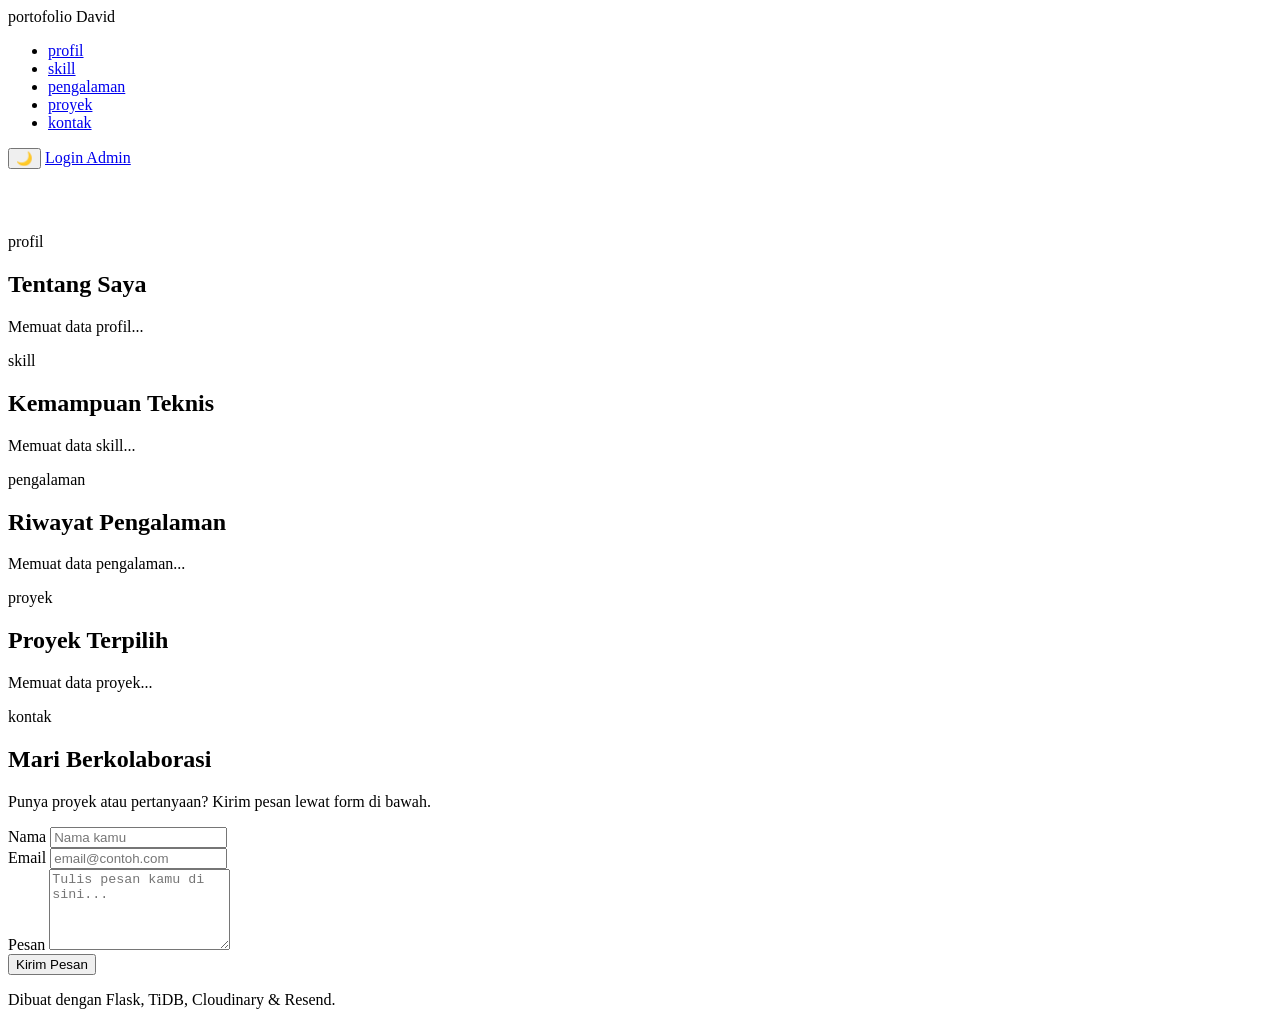
==== index.html @ 872e120f "Initial commit" ====
<!DOCTYPE html>
<html lang="id">
<head>
  <meta charset="UTF-8" />
  <meta name="viewport" content="width=device-width, initial-scale=1.0" />
  <title>Portofolio</title>
  <link rel="preconnect" href="https://fonts.googleapis.com" />
  <link href="https://fonts.googleapis.com/css2?family=Space+Grotesk:wght@500;600;700&family=Inter:wght@400;500;600&family=JetBrains+Mono:wght@400;500&display=swap" rel="stylesheet" />
  <link rel="stylesheet" href="Frontend/profil/css/style.css" />
</head>
<body>

  <!-- ================= NAVBAR ================= -->
  <nav class="navbar">
    <div class="navbar__inner">
      <span class="navbar__logo">portofolio David</span>
      <div class="navbar__right">
        <ul class="navbar__links">
          <li><a href="#about">profil</a></li>
          <li><a href="#skills">skill</a></li>
          <li><a href="#experience">pengalaman</a></li>
          <li><a href="#projects">proyek</a></li>
          <li><a href="#contact">kontak</a></li>
        </ul>
        <button class="theme-toggle" id="theme-toggle" aria-label="Ganti tema terang/gelap">🌙</button>
        <a href="Frontend/admin/login.html" class="btn-admin-login">Login Admin</a>
      </div>
    </div>
  </nav>

  <!-- ================= ABOUT / PROFIL ================= -->
  <section id="about" class="section reveal" style="padding-top: 48px;">
    <p class="section__eyebrow">profil</p>
    <h2 class="section__title">Tentang Saya</h2>
    <div class="about__grid" id="about-content">
      <!-- diisi otomatis lewat JavaScript -->
      <p class="loading-text">Memuat data profil...</p>
    </div>
  </section>

  <!-- ================= SKILLS ================= -->
  <section id="skills" class="section section--muted reveal">
    <p class="section__eyebrow">skill</p>
    <h2 class="section__title">Kemampuan Teknis</h2>
    <div class="skills-content" id="skills-content">
      <p class="loading-text">Memuat data skill...</p>
    </div>
  </section>

  <!-- ================= EXPERIENCE ================= -->
  <section id="experience" class="section reveal">
    <p class="section__eyebrow">pengalaman</p>
    <h2 class="section__title">Riwayat Pengalaman</h2>
    <div class="timeline" id="experience-content">
      <p class="loading-text">Memuat data pengalaman...</p>
    </div>
  </section>

  <!-- ================= PROJECTS ================= -->
  <section id="projects" class="section section--muted reveal">
    <p class="section__eyebrow">proyek</p>
    <h2 class="section__title">Proyek Terpilih</h2>
    <div class="projects__grid" id="projects-content">
      <p class="loading-text">Memuat data proyek...</p>
    </div>
  </section>

  <!-- ================= CONTACT ================= -->
  <section id="contact" class="section section--contact reveal">
    <p class="section__eyebrow">kontak</p>
    <h2 class="section__title">Mari Berkolaborasi</h2>
    <p class="section__subtitle">Punya proyek atau pertanyaan? Kirim pesan lewat form di bawah.</p>

    <form class="contact-form" id="contact-form">
      <div class="form-group">
        <label for="nama">Nama</label>
        <input type="text" id="nama" name="nama" placeholder="Nama kamu" required />
      </div>
      <div class="form-group">
        <label for="email">Email</label>
        <input type="email" id="email" name="email" placeholder="email@contoh.com" required />
      </div>
      <div class="form-group">
        <label for="pesan">Pesan</label>
        <textarea id="pesan" name="pesan" rows="5" placeholder="Tulis pesan kamu di sini..." required></textarea>
      </div>
      <button type="submit" class="btn btn--primary" id="contact-submit">Kirim Pesan</button>
      <p class="form-status" id="form-status"></p>
    </form>
  </section>

  <footer class="footer">
    <p>Dibuat dengan Flask, TiDB, Cloudinary &amp; Resend.</p>
  </footer>

  <script src="Frontend/profil/js/script.js"></script>
</body>
</html>
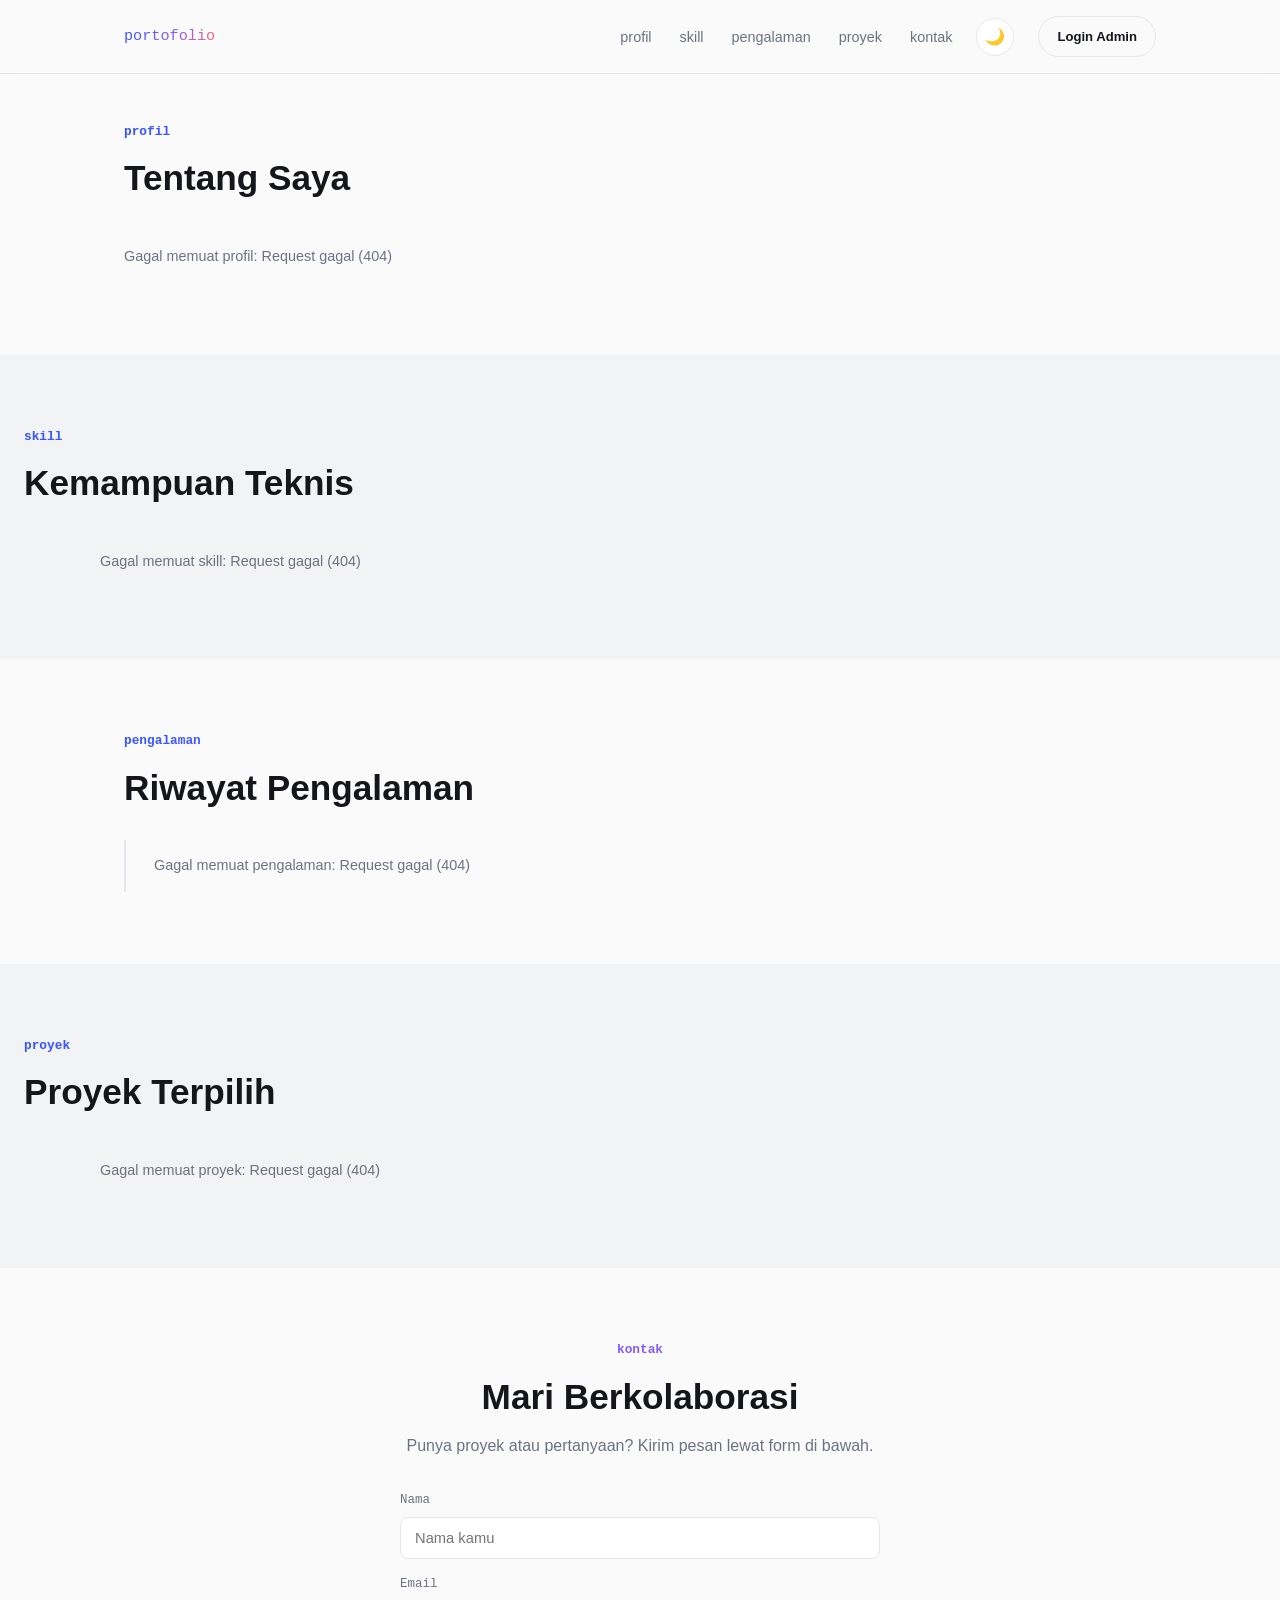
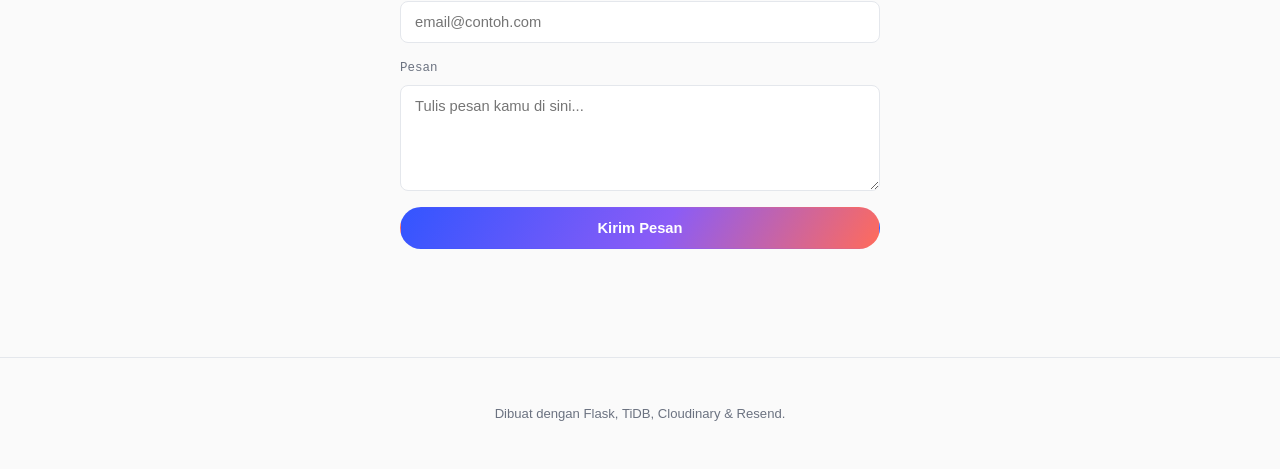
==== commit e2d9f91f: "update" ====
--- a/index.html
+++ b/index.html
@@ -6,14 +6,14 @@
   <title>Portofolio</title>
   <link rel="preconnect" href="https://fonts.googleapis.com" />
   <link href="https://fonts.googleapis.com/css2?family=Space+Grotesk:wght@500;600;700&family=Inter:wght@400;500;600&family=JetBrains+Mono:wght@400;500&display=swap" rel="stylesheet" />
-  <link rel="stylesheet" href="Frontend/profil/css/style.css" />
+  <link rel="stylesheet" href="frontend/profil/css/style.css" />
 </head>
 <body>
 
   <!-- ================= NAVBAR ================= -->
   <nav class="navbar">
     <div class="navbar__inner">
-      <span class="navbar__logo">portofolio David</span>
+      <span class="navbar__logo">portofolio</span>
       <div class="navbar__right">
         <ul class="navbar__links">
           <li><a href="#about">profil</a></li>
@@ -23,7 +23,7 @@
           <li><a href="#contact">kontak</a></li>
         </ul>
         <button class="theme-toggle" id="theme-toggle" aria-label="Ganti tema terang/gelap">🌙</button>
-        <a href="Frontend/admin/login.html" class="btn-admin-login">Login Admin</a>
+        <a href="frontend/admin/login.html" class="btn-admin-login">Login Admin</a>
       </div>
     </div>
   </nav>
@@ -93,6 +93,6 @@
     <p>Dibuat dengan Flask, TiDB, Cloudinary &amp; Resend.</p>
   </footer>
 
-  <script src="Frontend/profil/js/script.js"></script>
+  <script src="frontend/profil/js/script.js"></script>
 </body>
 </html>
--- a/frontend/profil/css/style.css
+++ b/frontend/profil/css/style.css
@@ -0,0 +1,692 @@
+/* =====================================================
+   TOKENS — Light mode (default)
+===================================================== */
+:root {
+  --bg: #fafafa;
+  --bg-muted: #f2f3f5;
+  --ink: #14161a;
+  --ink-soft: #6b7280;
+
+  /* Multi-tone accent palette: biru -> ungu -> coral */
+  --accent: #3355ff;
+  --accent-soft: #eef1ff;
+  --accent-2: #8b5cf6;
+  --accent-2-soft: #f3eefe;
+  --accent-3: #ff6b5b;
+  --accent-3-soft: #ffefec;
+  --gradient-brand: linear-gradient(120deg, #3355ff 0%, #8b5cf6 55%, #ff6b5b 100%);
+
+  --line: #e4e7ec;
+  --white: #ffffff;
+  --radius: 10px;
+  --font-display: "Space Grotesk", sans-serif;
+  --font-body: "Inter", sans-serif;
+  --font-mono: "JetBrains Mono", monospace;
+
+  --transition-theme: background 0.3s ease, color 0.3s ease, border-color 0.3s ease;
+}
+
+/* =====================================================
+   TOKENS — Dark mode
+===================================================== */
+[data-theme="dark"] {
+  --bg: #0f1115;
+  --bg-muted: #171a21;
+  --ink: #f2f3f5;
+  --ink-soft: #9aa1ac;
+
+  --accent: #6c8cff;
+  --accent-soft: #1c2440;
+  --accent-2: #a78bfa;
+  --accent-2-soft: #241d3b;
+  --accent-3: #ff8a7a;
+  --accent-3-soft: #38221f;
+  --gradient-brand: linear-gradient(120deg, #6c8cff 0%, #a78bfa 55%, #ff8a7a 100%);
+
+  --line: #262a33;
+  --white: #1a1d24;
+}
+
+* { box-sizing: border-box; }
+
+html { scroll-behavior: smooth; }
+
+body {
+  margin: 0;
+  background: var(--bg);
+  color: var(--ink);
+  font-family: var(--font-body);
+  line-height: 1.6;
+  transition: var(--transition-theme);
+}
+
+a { color: inherit; text-decoration: none; }
+
+img { max-width: 100%; display: block; }
+
+/* Visible keyboard focus */
+a:focus-visible, button:focus-visible, input:focus-visible, textarea:focus-visible {
+  outline: 2px solid var(--accent);
+  outline-offset: 2px;
+}
+
+@media (prefers-reduced-motion: reduce) {
+  * { animation: none !important; transition: none !important; }
+}
+
+/* =====================================================
+   SCROLL REVEAL ANIMATION
+===================================================== */
+.reveal {
+  opacity: 0;
+  transform: translateY(24px);
+  transition: opacity 0.6s ease, transform 0.6s ease;
+}
+
+.reveal.is-visible {
+  opacity: 1;
+  transform: translateY(0);
+}
+
+/* =====================================================
+   NAVBAR
+===================================================== */
+.navbar {
+  position: sticky;
+  top: 0;
+  z-index: 50;
+  background: rgba(250, 250, 250, 0.85);
+  backdrop-filter: blur(8px);
+  border-bottom: 1px solid var(--line);
+  transition: var(--transition-theme);
+}
+
+[data-theme="dark"] .navbar {
+  background: rgba(15, 17, 21, 0.85);
+}
+
+.navbar__inner {
+  max-width: 1080px;
+  margin: 0 auto;
+  padding: 16px 24px;
+  display: flex;
+  align-items: center;
+  justify-content: space-between;
+  gap: 16px;
+}
+
+.navbar__logo {
+  font-family: var(--font-mono);
+  font-weight: 500;
+  font-size: 0.95rem;
+  background: var(--gradient-brand);
+  -webkit-background-clip: text;
+  background-clip: text;
+  color: transparent;
+}
+
+.navbar__right {
+  display: flex;
+  align-items: center;
+  gap: 24px;
+}
+
+.theme-toggle {
+  width: 38px;
+  height: 38px;
+  border-radius: 50%;
+  border: 1px solid var(--line);
+  background: var(--white);
+  cursor: pointer;
+  display: flex;
+  align-items: center;
+  justify-content: center;
+  font-size: 1rem;
+  transition: var(--transition-theme), transform 0.15s ease;
+  flex-shrink: 0;
+}
+
+.theme-toggle:hover { transform: rotate(15deg); }
+
+.btn-admin-login {
+  font-family: var(--font-body);
+  font-weight: 600;
+  font-size: 0.82rem;
+  padding: 9px 18px;
+  border-radius: 999px;
+  border: 1px solid var(--line);
+  color: var(--ink);
+  white-space: nowrap;
+  transition: var(--transition-theme), border-color 0.15s ease, color 0.15s ease;
+}
+
+.btn-admin-login:hover {
+  border-color: var(--accent);
+  color: var(--accent);
+}
+
+.navbar__links {
+  display: flex;
+  gap: 28px;
+  list-style: none;
+  margin: 0;
+  padding: 0;
+}
+
+.navbar__links a {
+  font-size: 0.9rem;
+  color: var(--ink-soft);
+  transition: color 0.15s ease;
+}
+
+.navbar__links a:hover { color: var(--ink); }
+
+/* =====================================================
+   HERO
+===================================================== */
+.hero {
+  max-width: 720px;
+  margin: 0 auto;
+  padding: 96px 24px 64px;
+  display: flex;
+  flex-direction: column;
+  align-items: center;
+  gap: 32px;
+}
+
+.editor-window {
+  width: 100%;
+  background: var(--white);
+  border: 1px solid var(--line);
+  border-radius: var(--radius);
+  box-shadow: 0 1px 2px rgba(20, 22, 26, 0.04), 0 12px 32px rgba(20, 22, 26, 0.06);
+  overflow: hidden;
+  transition: var(--transition-theme);
+}
+
+.editor-window__topbar {
+  display: flex;
+  align-items: center;
+  gap: 16px;
+  padding: 12px 16px;
+  background: var(--bg-muted);
+  border-bottom: 1px solid var(--line);
+}
+
+.editor-window__dots { display: flex; gap: 8px; }
+
+.dot { width: 11px; height: 11px; border-radius: 50%; }
+.dot--red { background: #ff5f57; }
+.dot--yellow { background: #febc2e; }
+.dot--green { background: #28c840; }
+
+.editor-window__tabs { display: flex; gap: 4px; }
+
+.tab {
+  font-family: var(--font-mono);
+  font-size: 0.78rem;
+  color: var(--ink-soft);
+  padding: 4px 10px;
+  border-radius: 6px;
+}
+
+.tab--active {
+  background: var(--white);
+  color: var(--ink);
+}
+
+.editor-window__body {
+  padding: 24px 20px;
+  font-family: var(--font-mono);
+  font-size: 0.92rem;
+}
+
+.code-line { margin: 0 0 6px; white-space: pre-wrap; }
+.code-indent { padding-left: 24px; }
+.code-comment { color: var(--ink-soft); }
+.code-keyword { color: #a626a4; }
+.code-var { color: #0184bc; }
+.code-string {
+  color: #50a14f;
+  font-weight: 500;
+}
+
+[data-theme="dark"] .code-string { color: #8fd97a; }
+
+.code-string--brand {
+  background: var(--gradient-brand);
+  -webkit-background-clip: text;
+  background-clip: text;
+  color: transparent;
+  font-weight: 700;
+}
+
+.cursor-blink {
+  color: var(--accent);
+  animation: blink 1s step-end infinite;
+}
+
+@keyframes blink {
+  50% { opacity: 0; }
+}
+
+.hero__cta {
+  display: flex;
+  gap: 12px;
+  flex-wrap: wrap;
+  justify-content: center;
+}
+
+.btn {
+  font-family: var(--font-body);
+  font-weight: 600;
+  font-size: 0.92rem;
+  padding: 12px 24px;
+  border-radius: 999px;
+  border: 1px solid transparent;
+  cursor: pointer;
+  transition: transform 0.15s ease, box-shadow 0.15s ease, background 0.15s ease;
+}
+
+.btn--primary {
+  background: var(--gradient-brand);
+  color: var(--white);
+}
+
+.btn--primary:hover {
+  transform: translateY(-1px);
+  box-shadow: 0 8px 20px rgba(139, 92, 246, 0.32);
+}
+
+.btn--ghost {
+  background: transparent;
+  border-color: var(--line);
+  color: var(--ink);
+  transition: var(--transition-theme), transform 0.15s ease, box-shadow 0.15s ease;
+}
+
+.btn--ghost:hover { border-color: var(--accent); color: var(--accent); }
+
+/* =====================================================
+   SECTIONS (general)
+===================================================== */
+.section {
+  max-width: 1080px;
+  margin: 0 auto;
+  padding: 72px 24px;
+}
+
+.section--muted { background: var(--bg-muted); max-width: 100%; }
+.section--muted > * { max-width: 1080px; margin-left: auto; margin-right: auto; }
+
+.section__eyebrow {
+  font-family: var(--font-mono);
+  font-size: 0.8rem;
+  background: var(--gradient-brand);
+  -webkit-background-clip: text;
+  background-clip: text;
+  color: transparent;
+  margin: 0 0 8px;
+  text-transform: lowercase;
+  font-weight: 600;
+}
+
+.section__title {
+  font-family: var(--font-display);
+  font-size: clamp(1.6rem, 3vw, 2.2rem);
+  font-weight: 600;
+  margin: 0 0 8px;
+}
+
+.section__subtitle {
+  color: var(--ink-soft);
+  margin: 0 0 32px;
+  max-width: 480px;
+}
+
+.loading-text { color: var(--ink-soft); font-size: 0.9rem; }
+
+/* =====================================================
+   ABOUT
+===================================================== */
+.about__grid {
+  margin-top: 24px;
+  display: grid;
+  grid-template-columns: 1.1fr 1fr;
+  gap: 40px;
+  align-items: start;
+}
+
+.about__photo {
+  width: 100%;
+  aspect-ratio: 4 / 5;
+  border-radius: var(--radius);
+  object-fit: cover;
+  border: 1px solid var(--line);
+  background: var(--bg-muted);
+  transition: var(--transition-theme);
+}
+
+.about__desc p { margin: 0 0 12px; color: var(--ink-soft); }
+
+.about__meta {
+  margin-top: 20px;
+  display: grid;
+  grid-template-columns: 1fr 1fr;
+  gap: 12px;
+}
+
+.about__meta-item {
+  border: 1px solid var(--line);
+  border-radius: var(--radius);
+  padding: 12px 14px;
+  background: var(--white);
+  transition: var(--transition-theme);
+}
+
+.about__meta-item:nth-child(1) { border-left: 3px solid var(--accent); }
+.about__meta-item:nth-child(2) { border-left: 3px solid var(--accent-2); }
+.about__meta-item:nth-child(3) { border-left: 3px solid var(--accent-3); }
+.about__meta-item:nth-child(4) { border-left: 3px solid var(--accent); }
+
+.about__meta-label {
+  font-family: var(--font-mono);
+  font-size: 0.72rem;
+  color: var(--ink-soft);
+  display: block;
+  margin-bottom: 4px;
+}
+
+.about__meta-value { font-size: 0.9rem; font-weight: 500; }
+
+@media (max-width: 760px) {
+  .about__grid { grid-template-columns: 1fr; }
+}
+
+/* =====================================================
+   SOCIAL LINKS
+===================================================== */
+.social-links {
+  display: flex;
+  flex-wrap: wrap;
+  gap: 10px;
+  margin-top: 20px;
+}
+
+.social-link {
+  display: flex;
+  align-items: center;
+  gap: 8px;
+  padding: 9px 16px;
+  border-radius: 999px;
+  border: 1px solid var(--line);
+  background: var(--white);
+  font-size: 0.85rem;
+  font-weight: 500;
+  transition: var(--transition-theme), transform 0.15s ease, box-shadow 0.15s ease;
+}
+
+.social-link:hover {
+  transform: translateY(-2px);
+  box-shadow: 0 8px 18px rgba(139, 92, 246, 0.18);
+}
+
+.social-link:nth-child(3n+1) { border-color: var(--accent); color: var(--accent); }
+.social-link:nth-child(3n+2) { border-color: var(--accent-2); color: var(--accent-2); }
+.social-link:nth-child(3n+3) { border-color: var(--accent-3); color: var(--accent-3); }
+
+/* =====================================================
+   SKILLS — grouped by category with progress bars
+===================================================== */
+.skills-content {
+  margin-top: 24px;
+  display: grid;
+  grid-template-columns: repeat(auto-fit, minmax(320px, 1fr));
+  gap: 24px;
+}
+
+.skill-category {
+  background: var(--white);
+  border: 1px solid var(--line);
+  border-radius: var(--radius);
+  padding: 22px 24px;
+  transition: var(--transition-theme);
+}
+
+.skill-category__title {
+  font-family: var(--font-display);
+  font-size: 1rem;
+  font-weight: 600;
+  margin: 0 0 16px;
+  padding-bottom: 10px;
+  border-bottom: 1px solid var(--line);
+  background: var(--gradient-brand);
+  -webkit-background-clip: text;
+  background-clip: text;
+  color: transparent;
+  display: inline-block;
+}
+
+.skill-category__items {
+  display: flex;
+  flex-direction: column;
+  gap: 16px;
+}
+
+.skill-bar-item__head {
+  display: flex;
+  justify-content: space-between;
+  align-items: baseline;
+  margin-bottom: 6px;
+}
+
+.skill-bar-item__name {
+  font-size: 0.9rem;
+  font-weight: 500;
+  display: flex;
+  align-items: center;
+  gap: 8px;
+}
+
+.skill-bar-item__level {
+  font-family: var(--font-mono);
+  font-size: 0.75rem;
+  color: var(--ink-soft);
+}
+
+.skill-bar-item__track {
+  width: 100%;
+  height: 7px;
+  background: var(--bg-muted);
+  border-radius: 999px;
+  overflow: hidden;
+}
+
+.skill-bar-item__fill {
+  height: 100%;
+  border-radius: 999px;
+  background: var(--gradient-brand);
+  transition: width 0.8s ease;
+}
+
+.skill-bar-item__desc {
+  margin: 6px 0 0;
+  font-size: 0.78rem;
+  color: var(--ink-soft);
+}
+
+/* Warna gradient bergilir tiap kategori biar tidak monoton */
+.skill-category:nth-child(3n+2) .skill-bar-item__fill {
+  background: linear-gradient(90deg, var(--accent-2), var(--accent-3));
+}
+.skill-category:nth-child(3n+3) .skill-bar-item__fill {
+  background: linear-gradient(90deg, var(--accent-3), var(--accent));
+}
+
+/* =====================================================
+   TIMELINE (EXPERIENCE)
+===================================================== */
+.timeline {
+  margin-top: 24px;
+  border-left: 2px solid var(--line);
+  padding-left: 28px;
+  display: flex;
+  flex-direction: column;
+  gap: 32px;
+}
+
+.timeline-item { position: relative; }
+
+.timeline-item::before {
+  content: "";
+  position: absolute;
+  left: -34px;
+  top: 4px;
+  width: 12px;
+  height: 12px;
+  border-radius: 50%;
+  background: var(--gradient-brand);
+  border: 3px solid var(--bg);
+}
+
+.timeline-item__duration {
+  font-family: var(--font-mono);
+  font-size: 0.78rem;
+  color: var(--accent);
+}
+
+.timeline-item:nth-child(3n+2) .timeline-item__duration { color: var(--accent-2); }
+.timeline-item:nth-child(3n+3) .timeline-item__duration { color: var(--accent-3); }
+
+.timeline-item__title {
+  font-family: var(--font-display);
+  font-size: 1.05rem;
+  font-weight: 600;
+  margin: 4px 0 2px;
+}
+
+.timeline-item__company {
+  color: var(--ink-soft);
+  font-size: 0.9rem;
+  margin: 0 0 8px;
+}
+
+.timeline-item__desc { color: var(--ink-soft); font-size: 0.92rem; margin: 0; }
+
+/* =====================================================
+   PROJECTS
+===================================================== */
+.projects__grid {
+  margin-top: 24px;
+  display: grid;
+  grid-template-columns: repeat(auto-fit, minmax(280px, 1fr));
+  gap: 24px;
+}
+
+.project-card {
+  background: var(--white);
+  border: 1px solid var(--line);
+  border-radius: var(--radius);
+  overflow: hidden;
+  display: flex;
+  flex-direction: column;
+  transition: transform 0.15s ease, box-shadow 0.15s ease, var(--transition-theme);
+  position: relative;
+}
+
+.project-card:hover {
+  transform: translateY(-3px);
+  box-shadow: 0 12px 28px rgba(139, 92, 246, 0.16);
+  border-color: transparent;
+}
+
+.project-card:hover::before {
+  content: "";
+  position: absolute;
+  inset: 0;
+  border-radius: var(--radius);
+  border: 2px solid transparent;
+  background: var(--gradient-brand) border-box;
+  -webkit-mask: linear-gradient(#fff 0 0) padding-box, linear-gradient(#fff 0 0);
+  -webkit-mask-composite: xor;
+  mask: linear-gradient(#fff 0 0) padding-box, linear-gradient(#fff 0 0);
+  mask-composite: exclude;
+  pointer-events: none;
+}
+
+.project-card__image {
+  width: 100%;
+  aspect-ratio: 16 / 10;
+  object-fit: cover;
+  background: var(--bg-muted);
+}
+
+.project-card__body { padding: 18px; display: flex; flex-direction: column; gap: 8px; flex: 1; }
+
+.project-card__title { font-family: var(--font-display); font-weight: 600; font-size: 1.05rem; margin: 0; }
+
+.project-card__desc { color: var(--ink-soft); font-size: 0.88rem; margin: 0; flex: 1; }
+
+.project-card__link {
+  font-family: var(--font-mono);
+  font-size: 0.82rem;
+  color: var(--accent);
+  margin-top: 4px;
+}
+
+.project-card__link:hover { text-decoration: underline; }
+
+/* =====================================================
+   CONTACT FORM
+===================================================== */
+.section--contact { text-align: center; }
+.section--contact .section__subtitle { margin-left: auto; margin-right: auto; }
+
+.contact-form {
+  max-width: 480px;
+  margin: 0 auto;
+  text-align: left;
+  display: flex;
+  flex-direction: column;
+  gap: 16px;
+}
+
+.form-group { display: flex; flex-direction: column; gap: 6px; }
+
+.form-group label {
+  font-family: var(--font-mono);
+  font-size: 0.78rem;
+  color: var(--ink-soft);
+}
+
+.form-group input,
+.form-group textarea {
+  font-family: var(--font-body);
+  font-size: 0.92rem;
+  padding: 12px 14px;
+  border: 1px solid var(--line);
+  border-radius: 8px;
+  background: var(--white);
+  color: var(--ink);
+  resize: vertical;
+  transition: var(--transition-theme);
+}
+
+.form-group input:focus,
+.form-group textarea:focus { border-color: var(--accent); }
+
+.form-status { font-size: 0.85rem; min-height: 20px; margin: 0; }
+.form-status--success { color: #28a745; }
+.form-status--error { color: #e5484d; }
+
+/* =====================================================
+   FOOTER
+===================================================== */
+.footer {
+  text-align: center;
+  padding: 32px 24px;
+  color: var(--ink-soft);
+  font-size: 0.82rem;
+  border-top: 1px solid var(--line);
+  transition: var(--transition-theme);
+}
